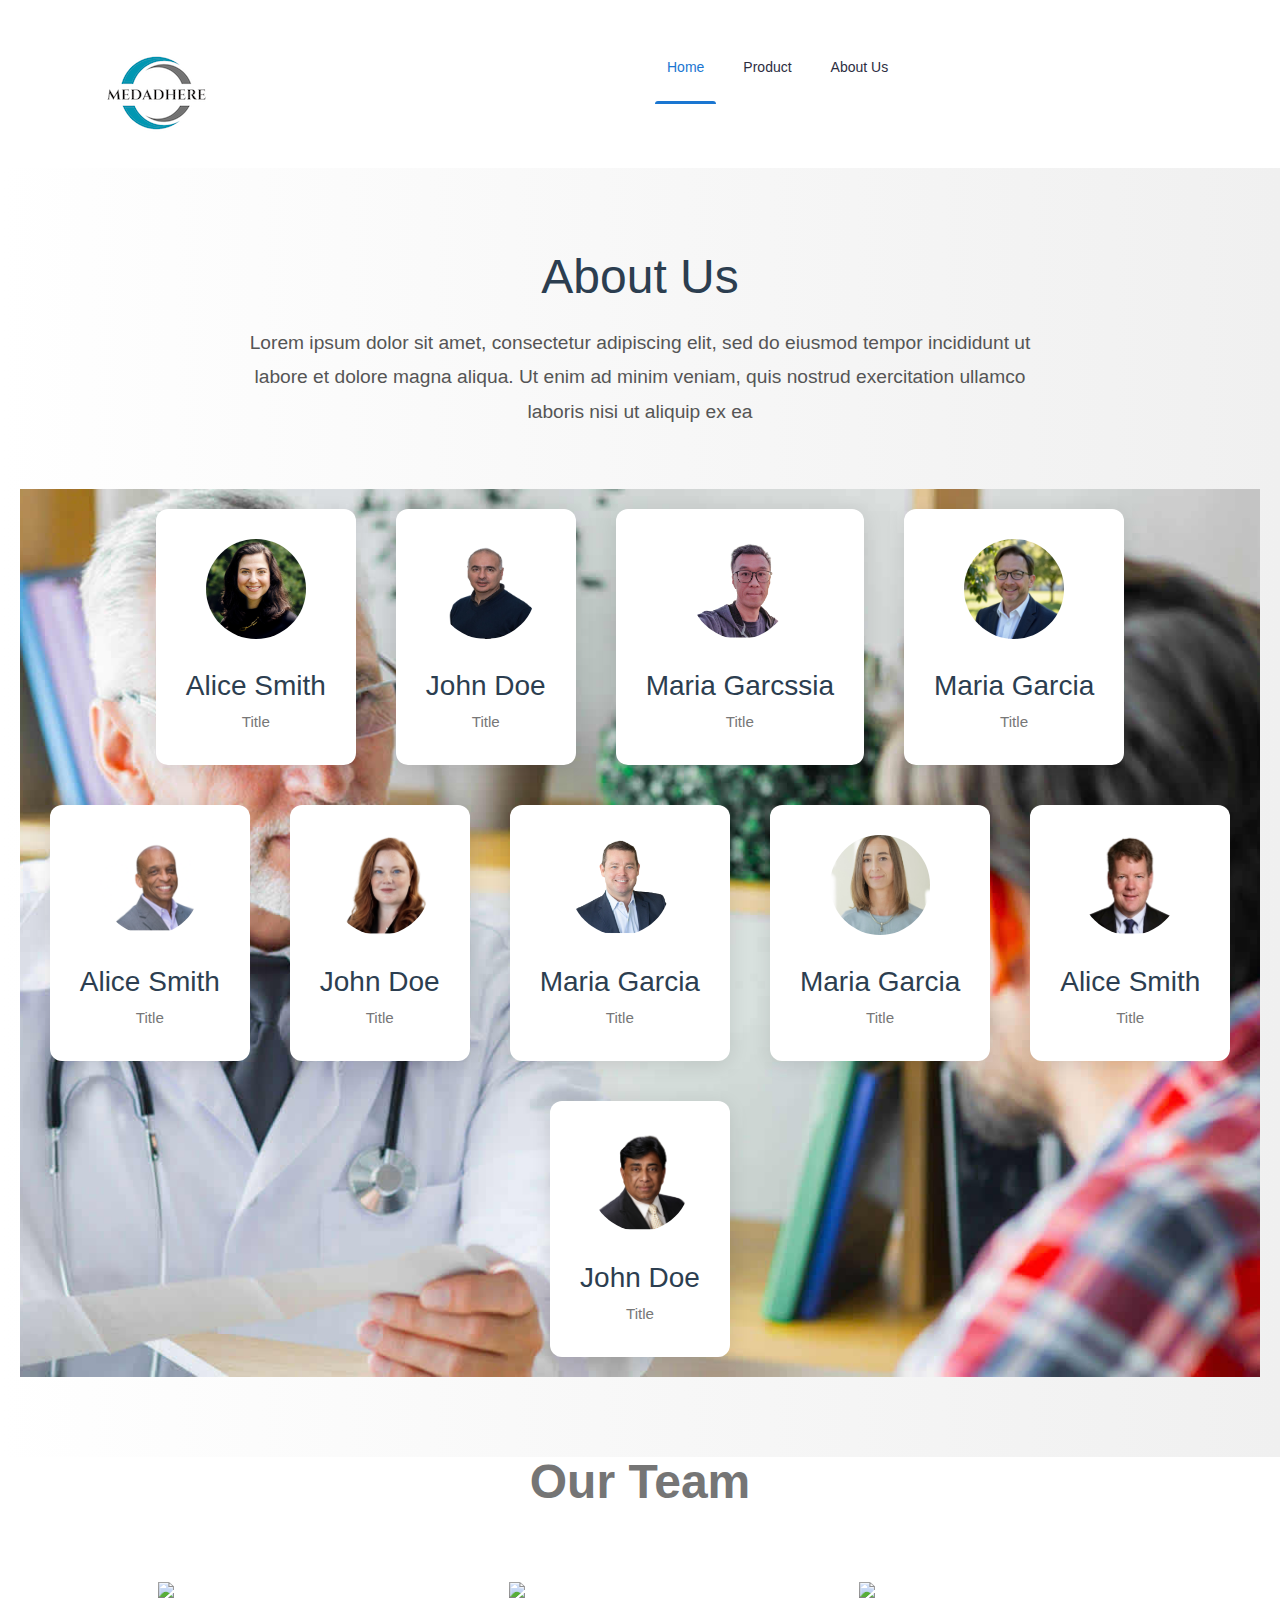
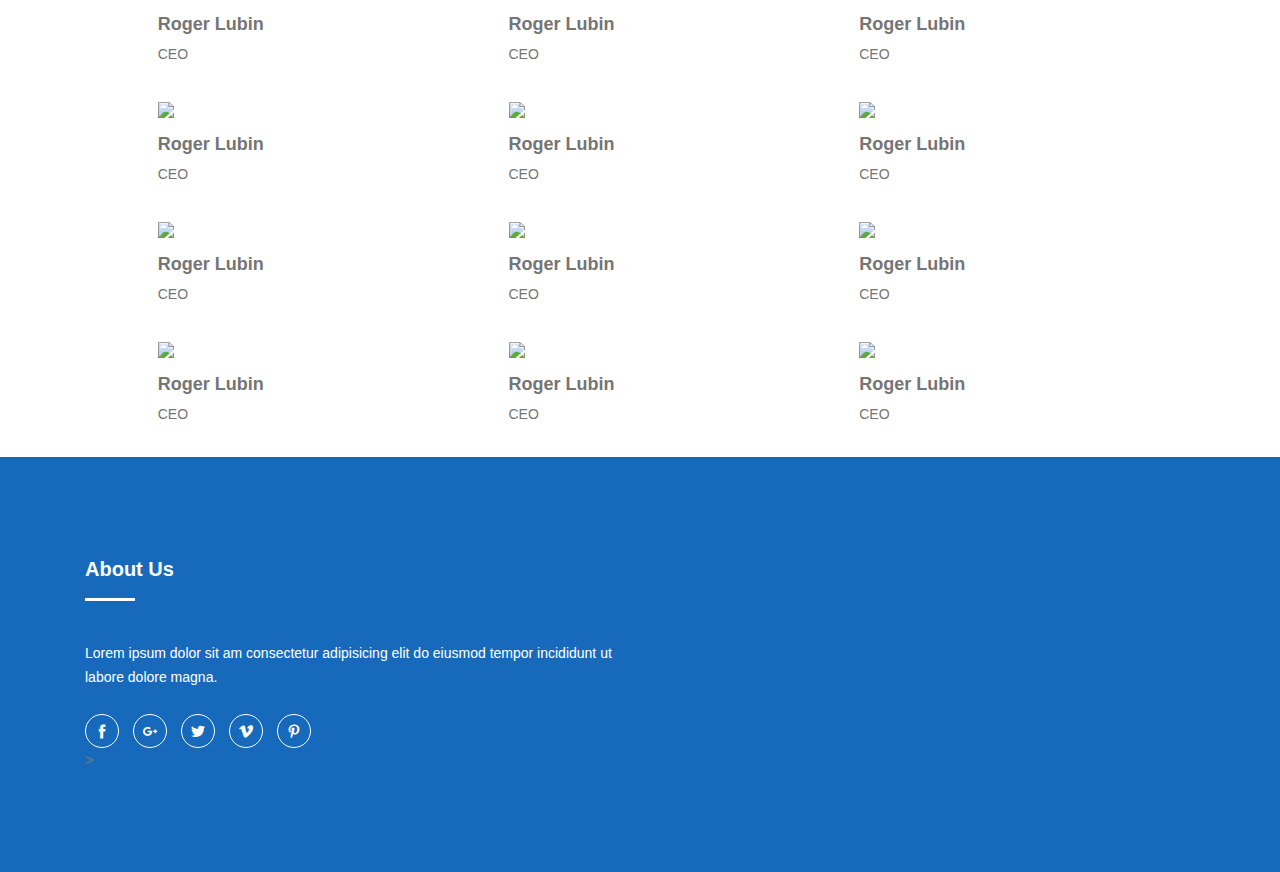
==== about.html @ a0c31f2d "initial commit" ====
<!doctype html>
<html class="no-js" lang="zxx">
    <head>
        <!-- Meta Tags -->
		<meta charset="utf-8">
		<meta http-equiv="X-UA-Compatible" content="IE=edge">
		<meta name="keywords" content="Site keywords here">
		<meta name="description" content="">
		<meta name='copyright' content=''>
		<meta name="viewport" content="width=device-width, initial-scale=1, shrink-to-fit=no">
		
		<!-- Title -->
        <title>MedAdhere</title>
		
		<!-- Favicon -->
        <link rel="icon" href="img/favicon.png">
		
		<!-- Google Fonts -->
		<link href="https://fonts.googleapis.com/css?family=Poppins:200i,300,300i,400,400i,500,500i,600,600i,700,700i,800,800i,900,900i&display=swap" rel="stylesheet">

		<!-- Bootstrap CSS -->
		<link rel="stylesheet" href="css/bootstrap.min.css">
		<!-- Nice Select CSS -->
		<link rel="stylesheet" href="css/nice-select.css">
		<!-- Font Awesome CSS -->
        <link rel="stylesheet" href="css/font-awesome.min.css">
		<!-- icofont CSS -->
        <link rel="stylesheet" href="css/icofont.css">
		<!-- Slicknav -->
		<link rel="stylesheet" href="css/slicknav.min.css">
		<!-- Owl Carousel CSS -->
        <link rel="stylesheet" href="css/owl-carousel.css">
		<!-- Datepicker CSS -->
		<link rel="stylesheet" href="css/datepicker.css">
		<!-- Animate CSS -->
        <link rel="stylesheet" href="css/animate.min.css">
		<!-- Magnific Popup CSS -->
        <link rel="stylesheet" href="css/magnific-popup.css">
		
		<!-- Medipro CSS -->
        <link rel="stylesheet" href="css/normalize.css">
        <link rel="stylesheet" href="style.css">
        <link rel="stylesheet" href="css/responsive.css">
		
    </head>
    <body>
	
		<!-- Preloader -->
        <div class="preloader">
            <div class="loader">
                <div class="loader-outter"></div>
                <div class="loader-inner"></div>

                <div class="indicator"> 
                    <svg width="16px" height="12px">
                        <polyline id="back" points="1 6 4 6 6 11 10 1 12 6 15 6"></polyline>
                        <polyline id="front" points="1 6 4 6 6 11 10 1 12 6 15 6"></polyline>
                    </svg>
                </div>
            </div>
        </div>
        <!-- End Preloader -->

		<!-- Header Area -->
		<header class="header" >
			<!-- Topbar -->
<!--
			<div class="topbar">
				<div class="container">
					<div class="row">
						<div class="col-lg-6 col-md-5 col-12">
							&lt;!&ndash; Contact &ndash;&gt;
							&lt;!&ndash; <ul class="top-link">
								<li><a href="#">About</a></li>
								<li><a href="#">Doctors</a></li>
								<li><a href="#">Contact</a></li>
								<li><a href="#">FAQ</a></li>
							</ul> &ndash;&gt;
							&lt;!&ndash; End Contact &ndash;&gt;
						</div>
						<div class="col-lg-6 col-md-7 col-12">
							&lt;!&ndash; Top Contact &ndash;&gt;
							<ul class="top-contact">
								<li><i class="fa fa-envelope"></i><a href="mailto:support@yourmail.com">support@yourmail.com</a></li>
							</ul>
							&lt;!&ndash; End Top Contact &ndash;&gt;
						</div>
					</div>
				</div>
			</div>
-->
			<!-- End Topbar -->
			<!-- Header Inner -->
			<div class="header-inner">
				<div class="container">
					<div class="inner">
						<div class="row">
							<div class="col-lg-6 col-md-3 col-12">
								<!-- Start Logo -->
								<div class="logo">
									<a href="index.html"><img src="img/logo150.png" alt="MedAdhere Logo"></a>
								</div>
								<!-- End Logo -->
								<!-- Mobile Nav -->
								<div class="mobile-nav"></div>
								<!-- End Mobile Nav -->
							</div>
							<div class="col-lg-6 col-md-9 col-12" style="margin-top: 30px">
								<!-- Main Menu -->
								<div class="main-menu">
									<nav class="navigation">
										<ul class="nav menu">
											<li class="active"><a href="index.html">Home</a>
												<!-- <ul class="dropdown">
													<li><a href="index.html">Home Page 1</a></li>
												</ul> -->
											</li>
											<li><a href="product.html">Product</a></li>
											<li><a href="#">About Us</a></li>
											<!-- <li><a href="#">Product </a></li> -->
											<!-- <li><a href="#">Pages <i class="icofont-rounded-down"></i></a>
												<ul class="dropdown">
													<li><a href="404.html">404 Error</a></li>
												</ul>
											</li> -->
											<!-- <li><a href="#">Blogs <i class="icofont-rounded-down"></i></a>
												<ul class="dropdown">
													<li><a href="blog-single.html">Blog Details</a></li>
												</ul>
											</li>
											<li><a href="contact.html">Contact Us</a></li> -->
										</ul>
									</nav>
								</div>
								<!--/ End Main Menu -->
							</div>
							<!-- <div class="col-lg-2 col-12">
								<div class="get-quote">
									<a href="appointment.html" class="btn">Book Appointment</a>
								</div>
							</div> -->
						</div>
					</div>
				</div>
			</div>
			<!--/ End Header Inner -->
		</header>
		<!-- End Header Area -->
		
        <section class="about-section">
            <h1>About Us</h1>
            <p>
                Lorem ipsum dolor sit amet, consectetur adipiscing elit, sed do eiusmod tempor incididunt ut labore et dolore magna aliqua. Ut enim ad minim veniam, quis nostrud exercitation ullamco laboris nisi ut aliquip ex ea
            </p>
        
            <div class="team">
              <div class="member">
                <img src="./img/headshots/download(1).jfif" alt="Team Member">
                <h3>Alice Smith</h3>
                <p>Title </p>
              </div>
              <div class="member">
                <img src="./img/headshots/download(1).png" alt="Team Member">
                <h3>John Doe</h3>
                <p>Title</p>
              </div>
              <div class="member">
                <img src="./img/headshots/team3.png" alt="Team Member">
                <h3>Maria Garcssia</h3>
                <p>Title</p>
              </div>
              <div class="member">
                <img src="./img/headshots/download(3).png" alt="Team Member">
                <h3>Maria Garcia</h3>
                <p>Title</p>
              </div>




              <div class="member">
                <img src="./img/headshots/download(4).png" alt="Team Member">
                <h3>Alice Smith</h3>
                <p>Title </p>
              </div>
              <div class="member">
                <img src="./img/headshots/download(5).png" alt="Team Member">
                <h3>John Doe</h3>
                <p>Title</p>
              </div>
              <div class="member">
                <img src="./img/headshots/download(6).png" alt="Team Member">
                <h3>Maria Garcia</h3>
                <p>Title</p>
              </div>
              <div class="member">
                <img src="./img/headshots/download.jfif" alt="Team Member">
                <h3>Maria Garcia</h3>
                <p>Title</p>
              </div>



              <div class="member">
                <img src="./img/headshots/download.png" alt="Team Member">
                <h3>Alice Smith</h3>
                <p>Title </p>
              </div>
              <div class="member">
                <img src="./img/headshots/S.Chitre Headshot.png" alt="Team Member">
                <h3>John Doe</h3>
                <p>Title</p>
              </div>
            





            </div>
          </section>

          <div class="container-block container">
            <p class="text-blk team-head-text">
              Our Team
            </p>
            <div class="responsive-container-block teamcard-container">
              <div class="responsive-cell-block wk-desk-3 wk-mobile-12 wk-tab-4 wk-ipadp-4 team-card-container">
                <div class="team-card">
                  <div class="team-img-wrapper">
                    <img class="team-img" src="https://workik-widget-assets.s3.amazonaws.com/widget-assets/images/ft12.svg">
                  </div>
                  <div class="team-card-content">
                    <p class="text-blk name">
                      Roger Lubin
                    </p>
                    <p class="text-blk position">
                      CEO
                    </p>
                  </div>
                </div>
              </div>
              <div class="responsive-cell-block wk-desk-3 wk-mobile-12 wk-tab-4 wk-ipadp-4 team-card-container">
                <div class="team-card">
                  <div class="team-img-wrapper">
                    <img class="team-img" src="https://workik-widget-assets.s3.amazonaws.com/widget-assets/images/ft13.svg">
                  </div>
                  <div class="team-card-content">
                    <p class="text-blk name">
                      Roger Lubin
                    </p>
                    <p class="text-blk position">
                      CEO
                    </p>
                  </div>
                </div>
              </div>
              <div class="responsive-cell-block wk-desk-3 wk-mobile-12 wk-tab-4 wk-ipadp-4 team-card-container">
                <div class="team-card">
                  <div class="team-img-wrapper">
                    <img class="team-img" src="https://workik-widget-assets.s3.amazonaws.com/widget-assets/images/ft14.svg">
                  </div>
                  <div class="team-card-content">
                    <p class="text-blk name">
                      Roger Lubin
                    </p>
                    <p class="text-blk position">
                      CEO
                    </p>
                  </div>
                </div>
              </div>
              <div class="responsive-cell-block wk-desk-3 wk-mobile-12 wk-tab-4 wk-ipadp-4 team-card-container">
                <div class="team-card">
                  <div class="team-img-wrapper">
                    <img class="team-img" src="https://workik-widget-assets.s3.amazonaws.com/widget-assets/images/ft12.svg">
                  </div>
                  <div class="team-card-content">
                    <p class="text-blk name">
                      Roger Lubin
                    </p>
                    <p class="text-blk position">
                      CEO
                    </p>
                  </div>
                </div>
              </div>
              <div class="responsive-cell-block wk-desk-3 wk-mobile-12 wk-tab-4 wk-ipadp-4 team-card-container">
                <div class="team-card">
                  <div class="team-img-wrapper">
                    <img class="team-img" src="https://workik-widget-assets.s3.amazonaws.com/widget-assets/images/ft13.svg">
                  </div>
                  <div class="team-card-content">
                    <p class="text-blk name">
                      Roger Lubin
                    </p>
                    <p class="text-blk position">
                      CEO
                    </p>
                  </div>
                </div>
              </div>
              <div class="responsive-cell-block wk-desk-3 wk-mobile-12 wk-tab-4 wk-ipadp-4 team-card-container">
                <div class="team-card">
                  <div class="team-img-wrapper">
                    <img class="team-img" src="https://workik-widget-assets.s3.amazonaws.com/widget-assets/images/ft14.svg">
                  </div>
                  <div class="team-card-content">
                    <p class="text-blk name">
                      Roger Lubin
                    </p>
                    <p class="text-blk position">
                      CEO
                    </p>
                  </div>
                </div>
              </div>
              <div class="responsive-cell-block wk-desk-3 wk-mobile-12 wk-tab-4 wk-ipadp-4 team-card-container">
                <div class="team-card">
                  <div class="team-img-wrapper">
                    <img class="team-img" src="https://workik-widget-assets.s3.amazonaws.com/widget-assets/images/ft12.svg">
                  </div>
                  <div class="team-card-content">
                    <p class="text-blk name">
                      Roger Lubin
                    </p>
                    <p class="text-blk position">
                      CEO
                    </p>
                  </div>
                </div>
              </div>
              <div class="responsive-cell-block wk-desk-3 wk-mobile-12 wk-tab-4 wk-ipadp-4 team-card-container">
                <div class="team-card">
                  <div class="team-img-wrapper">
                    <img class="team-img" src="https://workik-widget-assets.s3.amazonaws.com/widget-assets/images/ft13.svg">
                  </div>
                  <div class="team-card-content">
                    <p class="text-blk name">
                      Roger Lubin
                    </p>
                    <p class="text-blk position">
                      CEO
                    </p>
                  </div>
                </div>
              </div>
              <div class="responsive-cell-block wk-desk-3 wk-mobile-12 wk-tab-4 wk-ipadp-4 team-card-container">
                <div class="team-card">
                  <div class="team-img-wrapper">
                    <img class="team-img" src="https://workik-widget-assets.s3.amazonaws.com/widget-assets/images/ft14.svg">
                  </div>
                  <div class="team-card-content">
                    <p class="text-blk name">
                      Roger Lubin
                    </p>
                    <p class="text-blk position">
                      CEO
                    </p>
                  </div>
                </div>
              </div>
              <div class="responsive-cell-block wk-desk-3 wk-mobile-12 wk-tab-4 wk-ipadp-4 team-card-container">
                <div class="team-card">
                  <div class="team-img-wrapper">
                    <img class="team-img" src="https://workik-widget-assets.s3.amazonaws.com/widget-assets/images/ft12.svg">
                  </div>
                  <div class="team-card-content">
                    <p class="text-blk name">
                      Roger Lubin
                    </p>
                    <p class="text-blk position">
                      CEO
                    </p>
                  </div>
                </div>
              </div>
              <div class="responsive-cell-block wk-desk-3 wk-mobile-12 wk-tab-4 wk-ipadp-4 team-card-container">
                <div class="team-card">
                  <div class="team-img-wrapper">
                    <img class="team-img" src="https://workik-widget-assets.s3.amazonaws.com/widget-assets/images/ft13.svg">
                  </div>
                  <div class="team-card-content">
                    <p class="text-blk name">
                      Roger Lubin
                    </p>
                    <p class="text-blk position">
                      CEO
                    </p>
                  </div>
                </div>
              </div>
              <div class="responsive-cell-block wk-desk-3 wk-mobile-12 wk-tab-4 wk-ipadp-4 team-card-container">
                <div class="team-card">
                  <div class="team-img-wrapper">
                    <img class="team-img" src="https://workik-widget-assets.s3.amazonaws.com/widget-assets/images/ft14.svg">
                  </div>
                  <div class="team-card-content">
                    <p class="text-blk name">
                      Roger Lubin
                    </p>
                    <p class="text-blk position">
                      CEO
                    </p>
                  </div>
                </div>
              </div>
            </div>
          </div>


	



		


		

		
		
		


		
	
		

		<!-- Footer Area -->
		<footer id="footer" class="footer ">
			<!-- Footer Top -->
			<div class="footer-top">
				<div class="container">
					<div class="row">
						<div class="col-lg-6 col-md-6 col-12">
							<div class="single-footer">
								<h2>About Us</h2>
								<p>Lorem ipsum dolor sit am consectetur adipisicing elit do eiusmod tempor incididunt ut labore dolore magna.</p>
								<!-- Social -->
								<ul class="social">
									<li><a href="#"><i class="icofont-facebook"></i></a></li>
									<li><a href="#"><i class="icofont-google-plus"></i></a></li>
									<li><a href="#"><i class="icofont-twitter"></i></a></li>
									<li><a href="#"><i class="icofont-vimeo"></i></a></li>
									<li><a href="#"><i class="icofont-pinterest"></i></a></li>
								</ul>
								<!-- End Social -->
							</div>
						</div>
<!--
						<div class="col-lg-6 col-md-6 col-12">
							<div class="single-footer f-link">
								<h2>Quick Links</h2>
								<div class="row">
									<div class="col-lg-6 col-md-6 col-12">
										<ul>
											<li><a href="index.html"><i class="fa fa-caret-right" aria-hidden="true"></i>Home</a></li>
											<li><a href="product.html"><i class="fa fa-caret-right" aria-hidden="true"></i>Product</a></li>
											<li><a href="#"><i class="fa fa-caret-right" aria-hidden="true"></i>About Us</a></li>
											&lt;!&ndash; <li><a href="#"><i class="fa fa-caret-right" aria-hidden="true"></i>Our Cases</a></li>
											<li><a href="#"><i class="fa fa-caret-right" aria-hidden="true"></i>Other Links</a></li>	 &ndash;&gt;
										</ul>
									</div>
									&lt;!&ndash; <div class="col-lg-6 col-md-6 col-12">
										<ul>
											<li><a href="#"><i class="fa fa-caret-right" aria-hidden="true"></i>Consuling</a></li>
											<li><a href="#"><i class="fa fa-caret-right" aria-hidden="true"></i>Finance</a></li>
											<li><a href="#"><i class="fa fa-caret-right" aria-hidden="true"></i>Testimonials</a></li>
											<li><a href="#"><i class="fa fa-caret-right" aria-hidden="true"></i>FAQ</a></li>
											<li><a href="#"><i class="fa fa-caret-right" aria-hidden="true"></i>Contact Us</a></li>	
										</ul>
									</div> &ndash;&gt;
								</div>
							</div>
						</div>
-->
<!--
						<div class="col-lg-4 col-md-6 col-12">
							<div class="single-footer">
								<h2>Open Hours</h2>
								<p>Lorem ipsum dolor sit ame consectetur adipisicing elit do eiusmod tempor incididunt.</p>
								<ul class="time-sidual">
									<li class="day">Monday - Fridayp <span>8.00-20.00</span></li>
									<li class="day">Saturday <span>9.00-18.30</span></li>
									<li class="day">Monday - Thusday <span>9.00-15.00</span></li>
								</ul>
							</div>
						</div>
-->
						<!-- <div class="col-lg-3 col-md-6 col-12">
							<div class="single-footer">
								<h2>Newsletter</h2>
								<p>subscribe to our newsletter to get allour news in your inbox.. Lorem ipsum dolor sit amet, consectetur adipisicing elit,</p>
								<form action="mail/mail.php" method="get" target="_blank" class="newsletter-inner">
									<input name="email" placeholder="Email Address" class="common-input" onfocus="this.placeholder = ''"
										onblur="this.placeholder = 'Your email address'" required="" type="email">
									<button class="button"><i class="icofont icofont-paper-plane"></i></button>
								</form>
							</div>
						</div> -->
					</div>>
				</div>
			</div>
			<!--/ End Footer Top -->
			<!-- Copyright -->
		
			<!--/ End Copyright -->
		</footer>
		<!--/ End Footer Area -->
		
		<!-- jquery Min JS -->
        <script src="js/jquery.min.js"></script>
		<!-- jquery Migrate JS -->
		<script src="js/jquery-migrate-3.0.0.js"></script>
		<!-- jquery Ui JS -->
		<script src="js/jquery-ui.min.js"></script>
		<!-- Easing JS -->
        <script src="js/easing.js"></script>
		<!-- Color JS -->
		<script src="js/colors.js"></script>
		<!-- Popper JS -->
		<script src="js/popper.min.js"></script>
		<!-- Bootstrap Datepicker JS -->
		<script src="js/bootstrap-datepicker.js"></script>
		<!-- Jquery Nav JS -->
        <script src="js/jquery.nav.js"></script>
		<!-- Slicknav JS -->
		<script src="js/slicknav.min.js"></script>
		<!-- ScrollUp JS -->
        <script src="js/jquery.scrollUp.min.js"></script>
		<!-- Niceselect JS -->
		<script src="js/niceselect.js"></script>
		<!-- Tilt Jquery JS -->
		<script src="js/tilt.jquery.min.js"></script>
		<!-- Owl Carousel JS -->
        <script src="js/owl-carousel.js"></script>
		<!-- counterup JS -->
		<script src="js/jquery.counterup.min.js"></script>
		<!-- Steller JS -->
		<script src="js/steller.js"></script>
		<!-- Wow JS -->
		<script src="js/wow.min.js"></script>
		<!-- Magnific Popup JS -->
		<script src="js/jquery.magnific-popup.min.js"></script>
		<!-- Counter Up CDN JS -->
		<script src="https://cdnjs.cloudflare.com/ajax/libs/waypoints/2.0.3/waypoints.min.js"></script>
		<!-- Bootstrap JS -->
		<script src="js/bootstrap.min.js"></script>
		<!-- Main JS -->
		<script src="js/main.js"></script>
    </body>
</html>
---- css/nice-select.css ----
.nice-select {
    -webkit-tap-highlight-color: transparent;
    background-color: #fff;
    border-radius: 5px;
    border: solid 1px #e8e8e8;
    box-sizing: border-box;
    clear: both;
    cursor: pointer;
    display: block;
    float: left;
    font-family: inherit;
    font-size: 15px;
    font-weight: normal;
    height: 42px;
    line-height: 27px;
    outline: none;
    padding-left: 18px;
    padding-right: 30px;
    position: relative;
    text-align: left !important;
    -webkit-transition: all 0.2s ease-in-out;
    transition: all 0.2s ease-in-out;
    -webkit-user-select: none;
    -moz-user-select: none;
    -ms-user-select: none;
    user-select: none;
    white-space: nowrap;
    width: auto;
    margin-bottom: 16px;
}

.nice-select:hover {
    border-color: #3164F4;
}

.nice-select:active,
.nice-select.open,
.nice-select:focus {
    border-color: #999;
}

.nice-select:after {
    border-bottom: 2px solid #999;
    border-right: 2px solid #999;
    content: '';
    display: block;
    height: 8px;
    margin-top: -4px;
    pointer-events: none;
    position: absolute;
    right: 12px;
    top: 50%;
    -webkit-transform-origin: 66% 66%;
    -ms-transform-origin: 66% 66%;
    transform-origin: 66% 66%;
    -webkit-transform: rotate(45deg);
    -ms-transform: rotate(45deg);
    transform: rotate(45deg);
    -webkit-transition: all 0.15s ease-in-out;
    transition: all 0.15s ease-in-out;
    width: 8px;
}

.nice-select.open:after {
    -webkit-transform: rotate(-135deg);
    -ms-transform: rotate(-135deg);
    transform: rotate(-135deg);
}

.nice-select.open .list {
    opacity: 1;
    pointer-events: auto;
    -webkit-transform: scale(1) translateY(0);
    -ms-transform: scale(1) translateY(0);
    transform: scale(1) translateY(0);
}

.nice-select.disabled {
    border-color: #ededed;
    color: #999;
    pointer-events: none;
}

.nice-select.disabled:after {
    border-color: #cccccc;
}

.nice-select.wide {
    width: 100%;
}

.nice-select.wide .list {
    left: 0 !important;
    right: 0 !important;
}

.nice-select.right {
    float: right;
}

.nice-select.right .list {
    left: auto;
    right: 0;
}

.nice-select.small {
    font-size: 12px;
    height: 36px;
    line-height: 34px;
}

.nice-select.small:after {
    height: 4px;
    width: 4px;
}

.nice-select.small .option {
    line-height: 34px;
    min-height: 34px;
}

.nice-select .list {
    background-color: #fff;
    border-radius: 5px;
    box-shadow: 0 0 0 1px rgba(68, 68, 68, 0.11);
    box-sizing: border-box;
    margin-top: 4px;
    opacity: 0;
    overflow: hidden;
    padding: 0;
    pointer-events: none;
    position: absolute;
    top: 100%;
    left: 0;
    -webkit-transform-origin: 50% 0;
    -ms-transform-origin: 50% 0;
    transform-origin: 50% 0;
    -webkit-transform: scale(0.75) translateY(-21px);
    -ms-transform: scale(0.75) translateY(-21px);
    transform: scale(0.75) translateY(-21px);
    -webkit-transition: all 0.2s cubic-bezier(0.5, 0, 0, 1.25), opacity 0.15s ease-out;
    transition: all 0.2s cubic-bezier(0.5, 0, 0, 1.25), opacity 0.15s ease-out;
    z-index: 9;
}

.nice-select .list:hover .option:not(:hover) {
    background-color: transparent !important;
}

.nice-select .option {
    cursor: pointer;
    font-weight: 400;
    line-height: 40px;
    list-style: none;
    min-height: 40px;
    outline: none;
    padding-left: 18px;
    padding-right: 29px;
    text-align: left;
    -webkit-transition: all 0.2s;
    transition: all 0.2s;
}

.nice-select .option:hover {
    background-color: #238AC1;
    color: #fff;
}

.nice-select .option.selected {
    font-weight: bold;
}

.nice-select .option.disabled {
    background-color: transparent;
    color: #999;
    cursor: default;
}

.no-csspointerevents .nice-select .list {
    display: none;
}

.no-csspointerevents .nice-select.open .list {
    display: block;
}

.contact-form-wrapper .list {
    background: #2f3341 none repeat scroll 0 0;
    border-radius: 0;
}
---- css/owl-carousel.css ----
/**
 * Owl Carousel v2.2.1
 * Copyright 2013-2017 David Deutsch
 * Licensed under  ()
 */
/*
 * 	Default theme - Owl Carousel CSS File
 */
.owl-theme .owl-nav {
	text-align: center;
	-webkit-tap-highlight-color: transparent;
}
.owl-theme .owl-nav [class*='owl-'] {
    color: #FFF;
    font-size: 14px;
    margin: 5px;
    padding: 4px 7px;
    background: #D6D6D6;
    display: inline-block;
    cursor: pointer;
    border-radius: 3px; }
.owl-theme .owl-nav [class*='owl-']:hover {
    background: #869791;
    color: #FFF;
    text-decoration: none; }
.owl-theme .owl-nav .disabled {
    opacity: 0.5;
    cursor: default; 
}
.owl-theme .owl-nav.disabled + .owl-dots {
	margin-top: 10px; }

.owl-theme .owl-dots {
	text-align: center;
	-webkit-tap-highlight-color: transparent; }
.owl-theme .owl-dots .owl-dot {
    display: inline-block;
    zoom: 1;
    *display: inline; }
.owl-theme .owl-dots .owl-dot span {
    width: 10px;
    height: 10px;
    margin: 5px 7px;
    background: #D6D6D6;
    display: block;
    -webkit-backface-visibility: visible;
    transition: opacity 200ms ease;
    border-radius: 30px; }
.owl-theme .owl-dots .owl-dot.active span, .owl-theme .owl-dots .owl-dot:hover span {
    background: #869791; 
}

/* 
 *  Owl Carousel - Animate Plugin
 */
.owl-carousel .animated {
  -webkit-animation-duration: 1000ms;
  animation-duration: 1000ms;
  -webkit-animation-fill-mode: both;
  animation-fill-mode: both;
}
.owl-carousel .owl-animated-in {
  z-index: 0;
}
.owl-carousel .owl-animated-out {
  z-index: 1;
}
.owl-carousel .fadeOut {
  -webkit-animation-name: fadeOut;
  animation-name: fadeOut;
}

@-webkit-keyframes fadeOut {
  0% {
    opacity: 1;
  }

  100% {
    opacity: 0;
  }
}
@keyframes fadeOut {
  0% {
    opacity: 1;
  }

  100% {
    opacity: 0;
  }
}

/* 
 * 	Owl Carousel - Auto Height Plugin
 */
.owl-height {
  -webkit-transition: height 500ms ease-in-out;
  -moz-transition: height 500ms ease-in-out;
  -ms-transition: height 500ms ease-in-out;
  -o-transition: height 500ms ease-in-out;
  transition: height 500ms ease-in-out;
}

/* 
 *  Core Owl Carousel CSS File
 */
.owl-carousel {
  display: none;
  width: 100%;
  -webkit-tap-highlight-color: transparent;
  /* position relative and z-index fix webkit rendering fonts issue */
  position: relative;
  z-index: 1;
}
.owl-carousel .owl-stage {
  position: relative;
  -ms-touch-action: pan-Y;
}
.owl-carousel .owl-stage:after {
  content: ".";
  display: block;
  clear: both;
  visibility: hidden;
  line-height: 0;
  height: 0;
}
.owl-carousel .owl-stage-outer {
  position: relative;
  overflow: hidden;
  /* fix for flashing background */
  -webkit-transform: translate3d(0px, 0px, 0px);
}
.owl-carousel .owl-controls .owl-nav .owl-prev,
.owl-carousel .owl-controls .owl-nav .owl-next,
.owl-carousel .owl-controls .owl-dot {
  cursor: pointer;
  cursor: hand;
  -webkit-user-select: none;
  -khtml-user-select: none;
  -moz-user-select: none;
  -ms-user-select: none;
  user-select: none;
}
.owl-carousel.owl-loaded {
  display: block;
}
.owl-carousel.owl-loading {
  opacity: 0;
  display: block;
}
.owl-carousel.owl-hidden {
  opacity: 0;
}
.owl-carousel .owl-refresh .owl-item {
  display: none;
}
.owl-carousel .owl-item {
  position: relative;
  min-height: 1px;
  float: left;
  -webkit-backface-visibility: hidden;
  -webkit-tap-highlight-color: transparent;
  -webkit-touch-callout: none;
  -webkit-user-select: none;
  -moz-user-select: none;
  -ms-user-select: none;
  user-select: none;
}
.owl-carousel .owl-item img {
  display: block;
  width: 100%;
  -webkit-transform-style: preserve-3d;
}
.owl-carousel.owl-text-select-on .owl-item {
  -webkit-user-select: auto;
  -moz-user-select: auto;
  -ms-user-select: auto;
  user-select: auto;
}
.owl-carousel .owl-grab {
  cursor: move;
  cursor: -webkit-grab;
  cursor: -o-grab;
  cursor: -ms-grab;
  cursor: grab;
}
.owl-carousel.owl-rtl {
  direction: rtl;
}
.owl-carousel.owl-rtl .owl-item {
  float: right;
}

/* No Js */
.no-js .owl-carousel {
  display: block;
}

/* 
 * 	Owl Carousel - Lazy Load Plugin
 */
.owl-carousel .owl-item .owl-lazy {
  opacity: 0;
  -webkit-transition: opacity 400ms ease;
  -moz-transition: opacity 400ms ease;
  -ms-transition: opacity 400ms ease;
  -o-transition: opacity 400ms ease;
  transition: opacity 400ms ease;
}
.owl-carousel .owl-item img {
  transform-style: preserve-3d;
}

/* 
 * 	Owl Carousel - Video Plugin
 */
.owl-carousel .owl-video-wrapper {
  position: relative;
  height: 100%;
  background: #000;
}
.owl-carousel .owl-video-play-icon {
  position: absolute;
  height: 80px;
  width: 80px;
  left: 50%;
  top: 50%;
  margin-left: -40px;
  margin-top: -40px;
  background: url("owl.video.play.png") no-repeat;
  cursor: pointer;
  z-index: 1;
  -webkit-backface-visibility: hidden;
  -webkit-transition: scale 100ms ease;
  -moz-transition: scale 100ms ease;
  -ms-transition: scale 100ms ease;
  -o-transition: scale 100ms ease;
  transition: scale 100ms ease;
}
.owl-carousel .owl-video-play-icon:hover {
  -webkit-transition: scale(1.3, 1.3);
  -moz-transition: scale(1.3, 1.3);
  -ms-transition: scale(1.3, 1.3);
  -o-transition: scale(1.3, 1.3);
  transition: scale(1.3, 1.3);
}
.owl-carousel .owl-video-playing .owl-video-tn,
.owl-carousel .owl-video-playing .owl-video-play-icon {
  display: none;
}
.owl-carousel .owl-video-tn {
  opacity: 0;
  height: 100%;
  background-position: center center;
  background-repeat: no-repeat;
  -webkit-background-size: contain;
  -moz-background-size: contain;
  -o-background-size: contain;
  background-size: contain;
  -webkit-transition: opacity 400ms ease;
  -moz-transition: opacity 400ms ease;
  -ms-transition: opacity 400ms ease;
  -o-transition: opacity 400ms ease;
  transition: opacity 400ms ease;
}
.owl-carousel .owl-video-frame {
  position: relative;
  z-index: 1;
};
---- css/datepicker.css ----
/*!
 * Datepicker for Bootstrap
 *
 * Copyright 2012 Stefan Petre
 * Licensed under the Apache License v2.0
 * http://www.apache.org/licenses/LICENSE-2.0
 *
 */
.datepicker {
  top: 0;
  left: 0;
  padding: 4px;
  margin-top: 1px;
  -webkit-border-radius: 4px;
  -moz-border-radius: 4px;
  border-radius: 0;
  /*.dow {
    border-top: 1px solid #ddd !important;
  }*/

}
.datepicker:before {
  content: '';
  display: inline-block;
  border-left: 7px solid transparent;
  border-right: 7px solid transparent;
  border-bottom: 7px solid #ccc;
  border-bottom-color: rgba(0, 0, 0, 0.2);
  position: absolute;
  top: -7px;
  left: 6px;
}
.datepicker:after {
  content: '';
  display: inline-block;
  border-left: 6px solid transparent;
  border-right: 6px solid transparent;
  border-bottom: 6px solid #ffffff;
  position: absolute;
  top: -6px;
  left: 7px;
}
.datepicker > div {
  display: none;
}
.datepicker table {
  width: 100%;
  margin: 0;
}
.datepicker td, .datepicker th {
	text-align: center;
	padding: 5px 9px;
	font-size: 13px;
	font-weight: 400;
}
.datepicker td.day:hover {
  background: #1A76D1;
  cursor: pointer;
  color:#fff;
}
.datepicker td.day.disabled {
  color: #eeeeee;
}
.datepicker td.old,
.datepicker td.new {
  color: #999999;
}
.datepicker td.active,
.datepicker td.active:hover {
  color: #ffffff;
  background-color: #1A76D1;
  color: #fff;
  text-shadow: 0 -1px 0 rgba(0, 0, 0, 0.25);
}
.datepicker td.active:hover,
.datepicker td.active:hover:hover,
.datepicker td.active:focus,
.datepicker td.active:hover:focus,
.datepicker td.active:active,
.datepicker td.active:hover:active,
.datepicker td.active.active,
.datepicker td.active:hover.active,
.datepicker td.active.disabled,
.datepicker td.active:hover.disabled,
.datepicker td.active[disabled],
.datepicker td.active:hover[disabled] {
  color: #ffffff;
  background-color: #1A76D1;
  *background-color: #1A76D1;
}
.datepicker td.active:active,
.datepicker td.active:hover:active,
.datepicker td.active.active,
.datepicker td.active:hover.active {
  background-color: #003399 \9;
}
.datepicker td span {
  display: block;
  width: 47px;
  height: 54px;
  line-height: 54px;
  float: left;
  margin: 2px;
  cursor: pointer;
  -webkit-border-radius: 4px;
  -moz-border-radius: 4px;
  border-radius: 4px;
}
.datepicker td span:hover {
  background: #1A76D1;
}
.datepicker td span.active {
  color: #ffffff;
  background-color: #1A76D1;
  color: #fff;
  text-shadow: 0 -1px 0 rgba(0, 0, 0, 0.25);
}
.datepicker td span.active:hover,
.datepicker td span.active:focus,
.datepicker td span.active:active,
.datepicker td span.active.active,
.datepicker td span.active.disabled,
.datepicker td span.active[disabled] {
  color: #ffffff;
  background-color: #0044cc;
  *background-color: #003bb3;
}
.datepicker td span.active:active,
.datepicker td span.active.active {
  background-color: #003399 \9;
}
.datepicker td span.old {
  color: #999999;
}
.datepicker th.switch {
  width: 145px;
}
.datepicker th.next,
.datepicker th.prev {
  font-size: 21px;
}
.datepicker thead tr:first-child th {
  cursor: pointer;
}
.datepicker thead tr:first-child th:hover {
  background: #1A76D1;
  color:#fff;
}
.input-append.date .add-on i,
.input-prepend.date .add-on i {
  display: block;
  cursor: pointer;
  width: 16px;
  height: 16px;
}
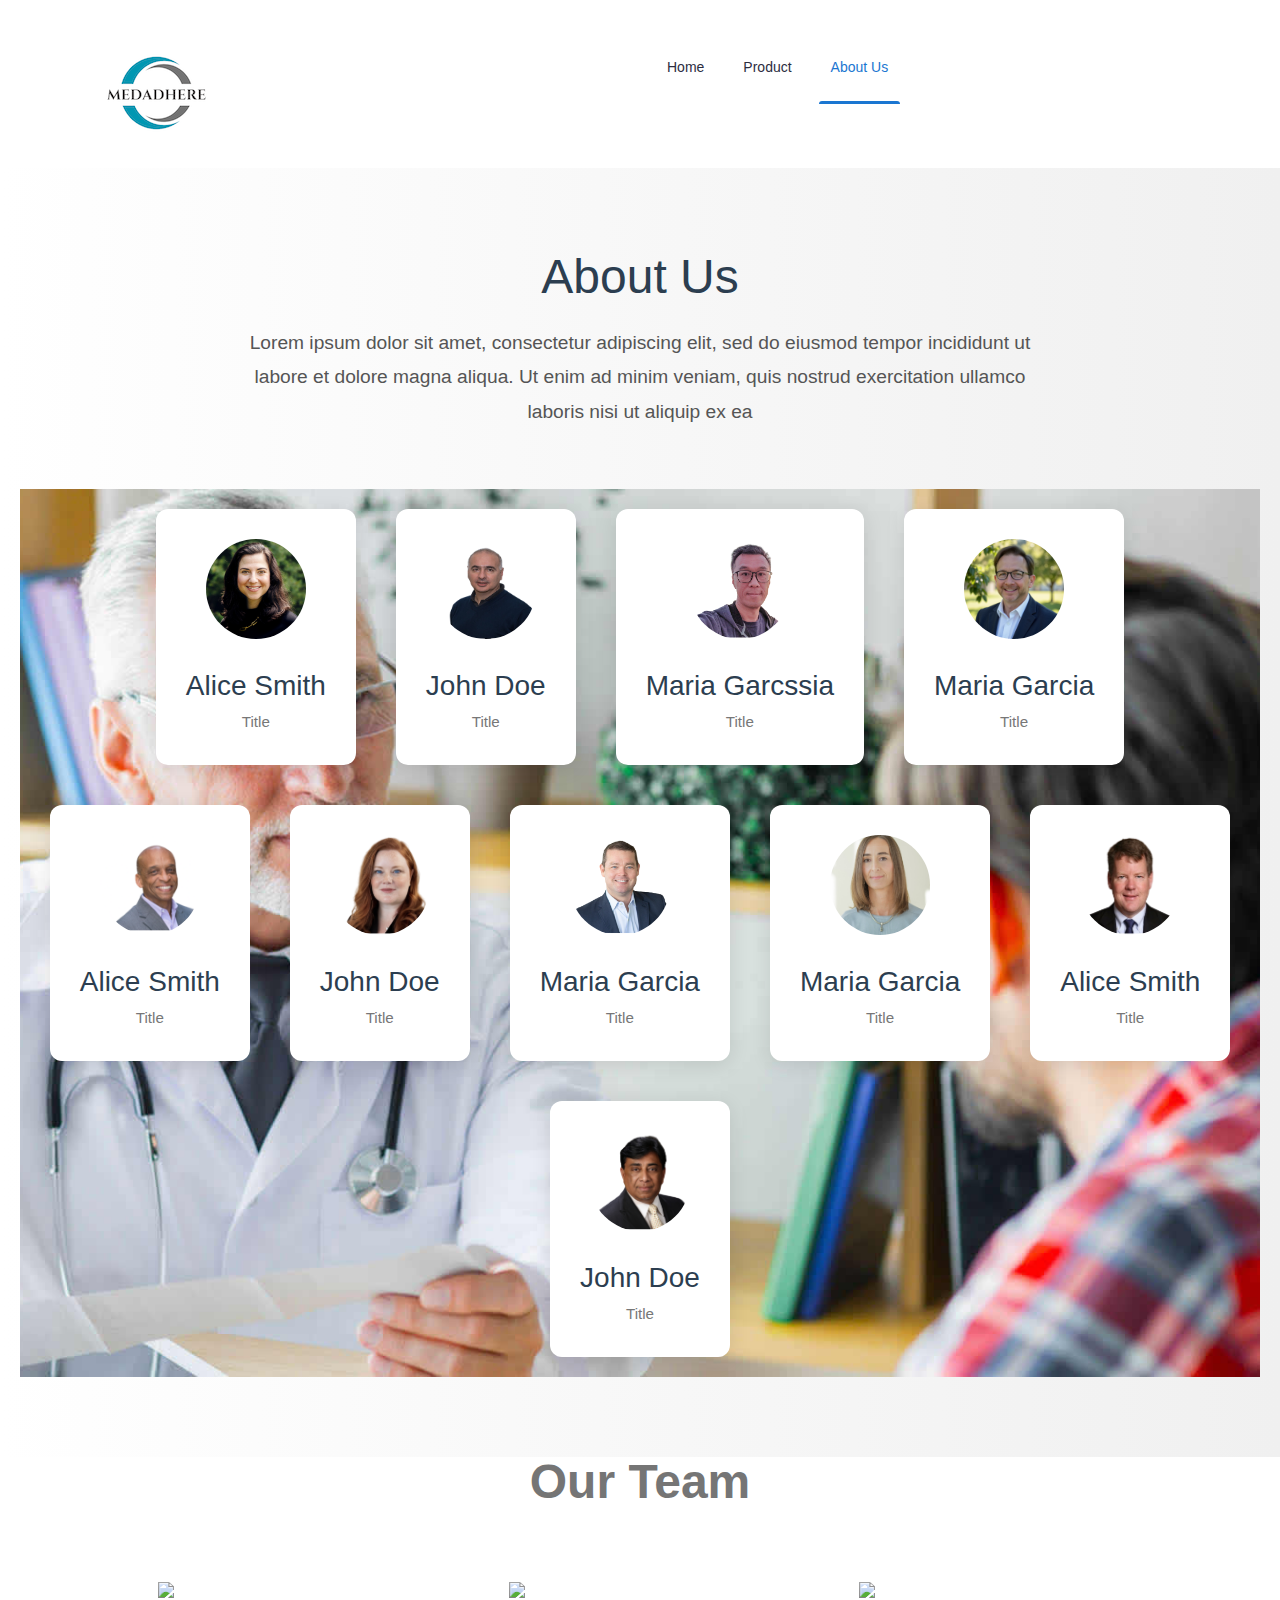
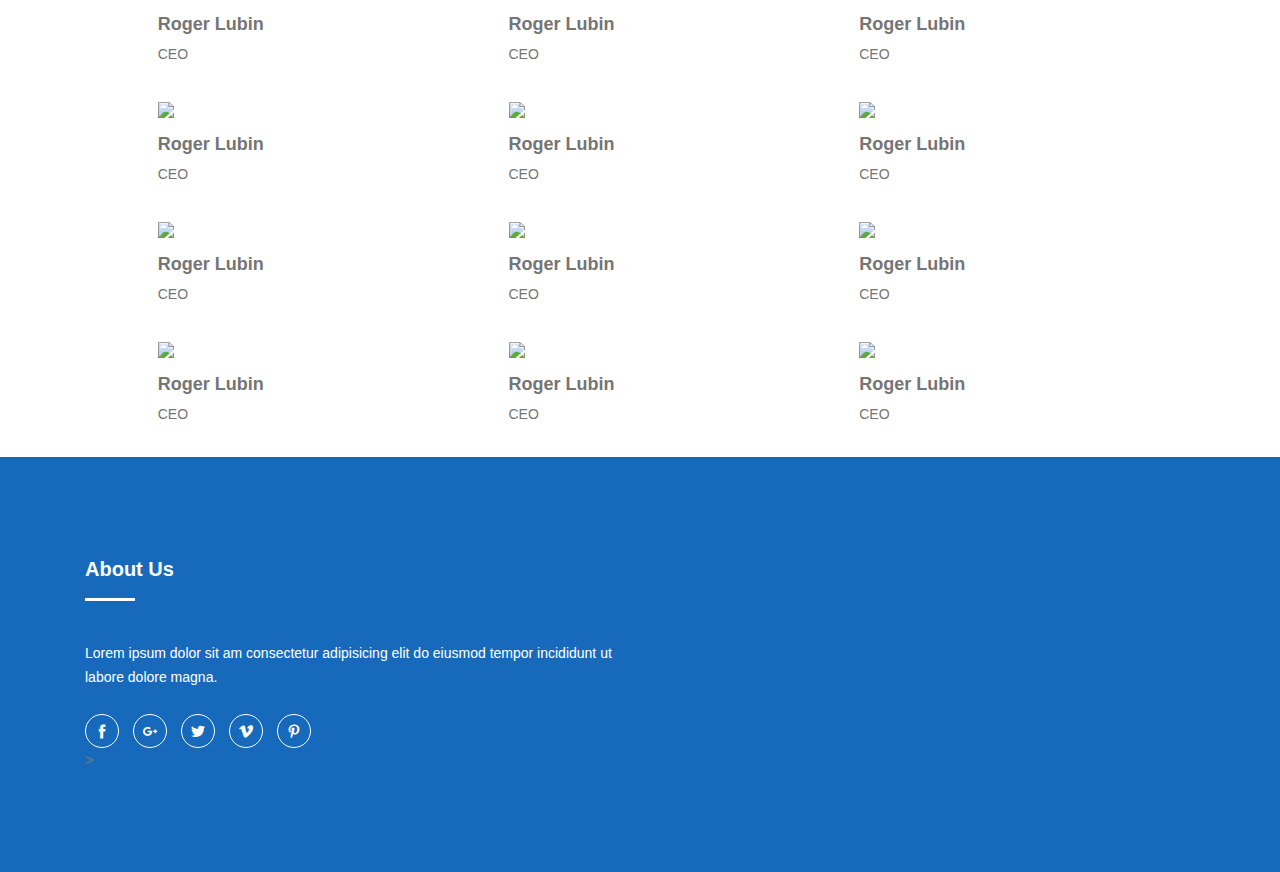
==== commit 303ca359: "Fixed top navigation links." ====
--- a/about.html
+++ b/about.html
@@ -110,13 +110,13 @@
 								<div class="main-menu">
 									<nav class="navigation">
 										<ul class="nav menu">
-											<li class="active"><a href="index.html">Home</a>
+											<li><a href="index.html">Home</a>
 												<!-- <ul class="dropdown">
 													<li><a href="index.html">Home Page 1</a></li>
 												</ul> -->
 											</li>
 											<li><a href="product.html">Product</a></li>
-											<li><a href="#">About Us</a></li>
+											<li class="active"><a href="#">About Us</a></li>
 											<!-- <li><a href="#">Product </a></li> -->
 											<!-- <li><a href="#">Pages <i class="icofont-rounded-down"></i></a>
 												<ul class="dropdown">
